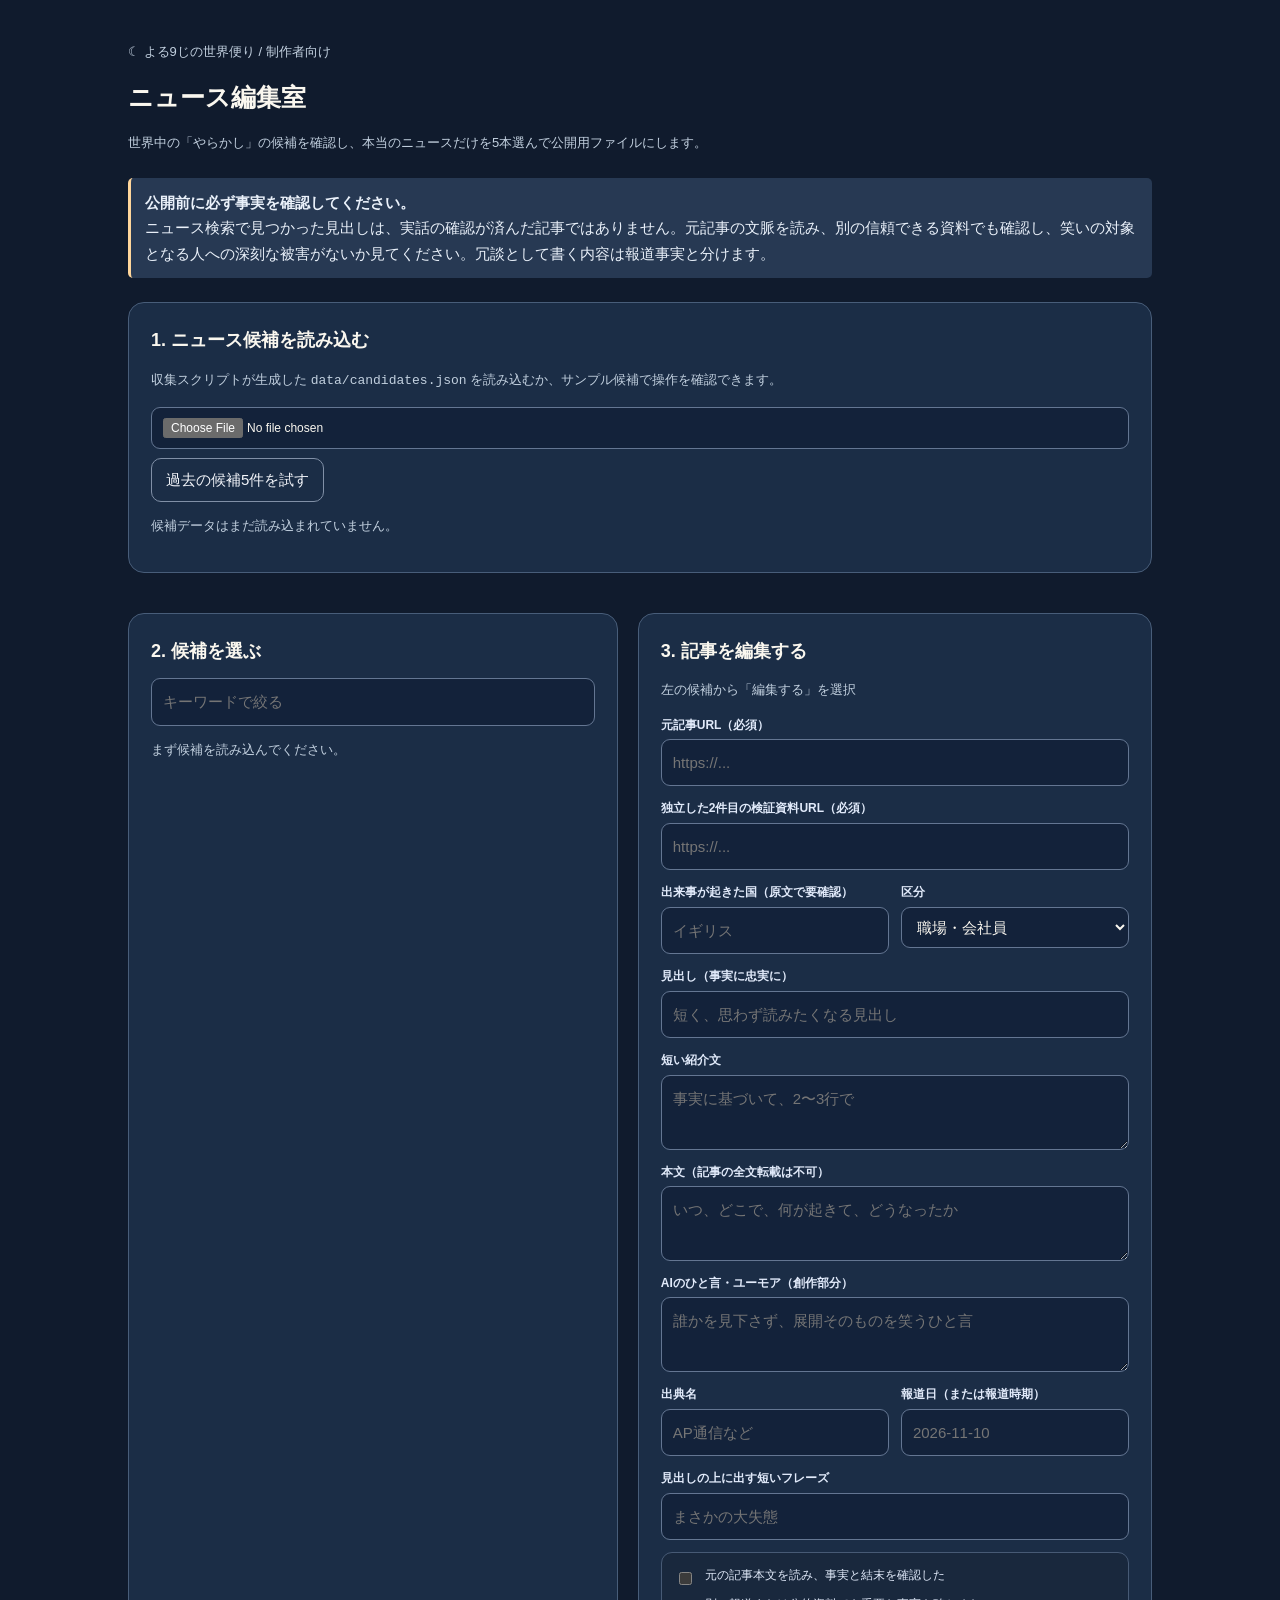
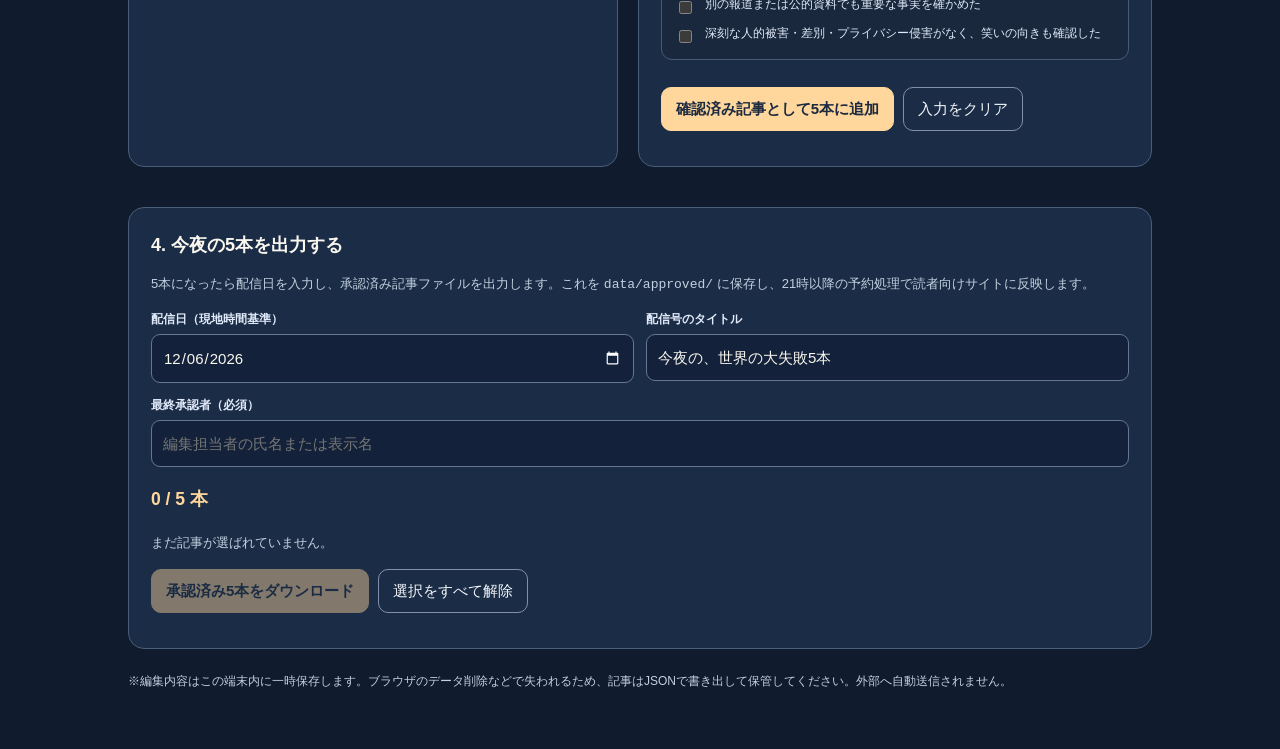
==== editor.html @ 8156e416 "Add local-only editor with independent source checks and explicit approval" ====
<!doctype html>
<html lang="ja"><head><meta charset="utf-8"><meta name="viewport" content="width=device-width,initial-scale=1"><title>編集室｜よる9じの世界便り</title><style>
:root{color-scheme:dark;--bg:#101b2d;--surface:#1b2d46;--border:#485d79;--text:#faf7ef;--gold:#ffd69b;--sub:#c2d0df}
*{box-sizing:border-box}body{margin:0;background:var(--bg);color:var(--text);font:15px/1.7 -apple-system,BlinkMacSystemFont,'Hiragino Kaku Gothic ProN','Yu Gothic',Meiryo,sans-serif}a{color:#bce8d7}.wrap{max-width:1060px;margin:auto;padding:28px 18px 48px}h1{font-size:25px;margin:4px 0}h2{font-size:18px;margin:0 0 12px}.muted{color:var(--sub);font-size:13px}.warn{border-left:3px solid var(--gold);padding:12px 14px;background:#273953;color:#eaf1fa;margin:24px 0;border-radius:5px}.panel{background:var(--surface);border:1px solid var(--border);border-radius:16px;padding:22px;margin:20px 0}.columns{display:grid;grid-template-columns:1fr 1.05fr;gap:20px}.candidate{border-top:1px solid #526682;padding:13px 0}.candidate b{display:block;font-size:14px;line-height:1.6}.candidate div{font-size:12px;color:var(--sub);overflow-wrap:anywhere}.candidate button{margin-top:9px}.candidate a{display:inline-block;overflow-wrap:anywhere;font-size:12px}.btn,button{font:inherit;cursor:pointer;border:1px solid #8190a7;background:transparent;color:#f4f6fb;padding:8px 14px;border-radius:10px}.btn-primary{background:var(--gold);color:#1b2a40;border-color:var(--gold);font-weight:800}.btn:disabled,button:disabled{cursor:default;opacity:.45}.secondary{font-size:12px}.forms{display:grid;grid-template-columns:1fr 1fr;gap:12px}.field{display:flex;flex-direction:column;gap:4px}.wide{grid-column:1/-1}label{color:#e1eafa;font-size:12px;font-weight:700}input,textarea,select{font:inherit;color:var(--text);background:#13223a;border:1px solid #647692;border-radius:9px;padding:10px 11px;width:100%}textarea{min-height:75px;resize:vertical}input[type=file]{font-size:12px}.checks{background:#19283d;padding:13px;border:1px solid #475a75;border-radius:11px;display:grid;gap:7px}.check{display:flex;align-items:start;gap:10px;font-weight:400;line-height:1.6}.check input{width:auto;margin-top:6px;accent-color:var(--gold)}.buttons{display:flex;flex-wrap:wrap;gap:9px;margin-top:15px}.selected{border-top:1px solid #536782;padding:10px 0;display:flex;align-items:center;justify-content:space-between;gap:12px}.selected span{font-size:13px}.success{color:#bfe6d2}.counter{color:var(--gold);font-weight:800}.hidden{display:none!important}.foot{font-size:12px;color:var(--sub);margin-top:22px}@media(max-width:760px){.columns{grid-template-columns:1fr}.forms{grid-template-columns:1fr}.panel{padding:16px}.wrap{padding:15px 13px}}
</style></head><body><div class="wrap"><p class="muted">☾ よる9じの世界便り / 制作者向け</p><h1>ニュース編集室</h1><p class="muted">世界中の「やらかし」の候補を確認し、本当のニュースだけを5本選んで公開用ファイルにします。</p>
<div class="warn"><strong>公開前に必ず事実を確認してください。</strong><br>ニュース検索で見つかった見出しは、実話の確認が済んだ記事ではありません。元記事の文脈を読み、別の信頼できる資料でも確認し、笑いの対象となる人への深刻な被害がないか見てください。冗談として書く内容は報道事実と分けます。</div>
<div class="panel"><h2>1. ニュース候補を読み込む</h2><p class="muted">収集スクリプトが生成した <code>data/candidates.json</code> を読み込むか、サンプル候補で操作を確認できます。</p><div class="buttons"><input id="candidateFile" type="file" accept=".json,application/json" aria-label="候補JSONを選ぶ"><button id="sample" type="button">過去の候補5件を試す</button></div><p id="importState" class="muted" role="status">候補データはまだ読み込まれていません。</p></div>
<div class="columns"><div class="panel"><h2>2. 候補を選ぶ</h2><input id="search" placeholder="キーワードで絞る" aria-label="候補を絞る"><div id="candidates" style="margin-top:12px"><p class="muted">まず候補を読み込んでください。</p></div></div><div class="panel"><h2>3. 記事を編集する</h2><p id="active" class="muted">左の候補から「編集する」を選択</p><form id="form" class="forms"><div class="field wide"><label for="link">元記事URL（必須）</label><input id="link" type="url" required placeholder="https://..."></div><div class="field wide"><label for="verificationLink">独立した2件目の検証資料URL（必須）</label><input id="verificationLink" type="url" required placeholder="https://..."></div><div class="field"><label for="country">出来事が起きた国（原文で要確認）</label><input id="country" required placeholder="イギリス"></div><div class="field"><label for="category">区分</label><select id="category"><option value="work">職場・会社員</option><option value="person">個人</option><option value="company">企業・組織</option></select></div><div class="field wide"><label for="title">見出し（事実に忠実に）</label><input id="title" required placeholder="短く、思わず読みたくなる見出し"></div><div class="field wide"><label for="summary">短い紹介文</label><textarea id="summary" required placeholder="事実に基づいて、2〜3行で"></textarea></div><div class="field wide"><label for="detail">本文（記事の全文転載は不可）</label><textarea id="detail" required placeholder="いつ、どこで、何が起きて、どうなったか"></textarea></div><div class="field wide"><label for="quip">AIのひと言・ユーモア（創作部分）</label><textarea id="quip" required placeholder="誰かを見下さず、展開そのものを笑うひと言"></textarea></div><div class="field"><label for="sourceName">出典名</label><input id="sourceName" required placeholder="AP通信など"></div><div class="field"><label for="reported">報道日（または報道時期）</label><input id="reported" required placeholder="2026-11-10"></div><div class="field wide"><label for="label">見出しの上に出す短いフレーズ</label><input id="label" placeholder="まさかの大失態"></div><div class="checks wide"><label class="check"><input type="checkbox" id="original">元の記事本文を読み、事実と結末を確認した</label><label class="check"><input type="checkbox" id="independent">別の報道または公的資料でも重要な事実を確かめた</label><label class="check"><input type="checkbox" id="safety">深刻な人的被害・差別・プライバシー侵害がなく、笑いの向きも確認した</label></div><div class="wide buttons"><button type="submit" class="btn-primary">確認済み記事として5本に追加</button><button id="clear" type="button">入力をクリア</button></div></form><p id="formMessage" class="muted" role="status"></p></div></div>
<div class="panel"><h2>4. 今夜の5本を出力する</h2><p class="muted">5本になったら配信日を入力し、承認済み記事ファイルを出力します。これを <code>data/approved/</code> に保存し、21時以降の予約処理で読者向けサイトに反映します。</p><div class="forms"><div class="field"><label for="editionDate">配信日（現地時間基準）</label><input type="date" id="editionDate" required></div><div class="field"><label for="editionName">配信号のタイトル</label><input id="editionName" value="今夜の、世界の大失敗5本"></div><div class="field wide"><label for="reviewer">最終承認者（必須）</label><input id="reviewer" required placeholder="編集担当者の氏名または表示名"></div></div><h3 class="counter" id="count">0 / 5 本</h3><div id="selected"></div><div class="buttons"><button id="export" type="button" class="btn-primary" disabled>承認済み5本をダウンロード</button><button id="clearAll" type="button">選択をすべて解除</button></div><p id="exportMessage" role="status" class="muted"></p></div><p class="foot">※編集内容はこの端末内に一時保存します。ブラウザのデータ削除などで失われるため、記事はJSONで書き出して保管してください。外部へ自動送信されません。</p></div>
<script id="embedded-sample" type="application/json">{"generatedAt":"sample","provider":"v3 archive","candidates":[{"id":"flight-wrong-country","title":"ドイツ行きの飛行機、到着したのはスコットランド。","url":"https://www.abc.net.au/news/2019-03-26/british-airways-plane-edinburgh-scotland-dusseldorf-germany/10938796","domain":"ABC News","seendate":"2019.03.26","sourcecountry":"イギリス","language":"Japanese (edited)","status":"要確認"},{"id":"lollipops-70000","title":"8歳の少年が「友達への景品」を注文。届いたキャンディー、約7万個。","url":"https://ny1.com/nyc/all-boroughs/ap-top-news/2025/05/06/kentucky-boy-uses-mothers-phone-to-order-70k-dum-dum-suckers-to-share-with-his-friends","domain":"AP通信 / Spectrum News","seendate":"2025.05.07","sourcecountry":"アメリカ","language":"Japanese (edited)","status":"要確認"},{"id":"spain-trains-too-big","title":"新しい列車を31編成発注。ところがトンネルの寸法に合わない。","url":"https://apnews.com/article/a4d3e2fc2eb80af8561215eba931105b","domain":"AP通信","seendate":"2023.02.20","sourcecountry":"スペイン","language":"Japanese (edited)","status":"要確認"},{"id":"welsh-out-of-office","title":"道路標識の翻訳を依頼したら、「ただいま外出中」をそのまま印刷。","url":"https://www.theguardian.com/theguardian/2008/nov/01/5","domain":"The Guardian","seendate":"2008.11.01","sourcecountry":"イギリス・ウェールズ","language":"Japanese (edited)","status":"要確認"},{"id":"reporter-worker","title":"BBC記者、生中継中に「すみません、店員さん？」と間違われる。","url":"https://www.standard.co.uk/news/uk/bbc-presenter-ben-boulos-mistaken-worker-factory-tv-live-report-inflation-uk-b1128250.html","domain":"Evening Standard","seendate":"2023.12.20","sourcecountry":"イギリス","language":"Japanese (edited)","status":"要確認"}]}</script>
<script>
'use strict';const $=id=>document.getElementById(id), sample=JSON.parse($('embedded-sample').textContent);
const fields=['link','verificationLink','country','title','summary','detail','quip','sourceName','reported','label','category'];
let candidates=[],selected=[],activeId=null;
try{const raw=JSON.parse(localStorage.getItem('yoru9:v7:editor')||'[]');if(Array.isArray(raw))selected=raw.slice(0,5)}catch(_){}
const escapeHtml=s=>String(s??'').replace(/[&<>"']/g,c=>({'&':'&amp;','<':'&lt;','>':'&gt;','"':'&quot;',"'":'&#39;',"'":'&#39;'}[c]));
function safeLink(url){try{const p=new URL(url);return p.protocol==='https:'?p.href:'#'}catch(_){return '#'}}
function save(){try{localStorage.setItem('yoru9:v7:editor',JSON.stringify(selected))}catch(_){}}
function today(){return new Date().toLocaleDateString('sv-SE',{timeZone:'Asia/Tokyo'})}$('editionDate').value=today();
function loadCandidateList(data){if(!data||!Array.isArray(data.candidates))throw Error('candidates 配列がありません'); candidates=data.candidates.filter(c=>c&&c.title&&safeLink(c.url)!=='#').slice(0,200).map((c,i)=>({...c,id:'candidate-'+i}));$('importState').textContent=`${candidates.length}件の未確認候補を読み込みました。出典確認はこれからです。`;renderCandidates()}
$('sample').onclick=()=>loadCandidateList(sample);
$('candidateFile').onchange=async e=>{const file=e.target.files?.[0];if(!file)return;try{loadCandidateList(JSON.parse(await file.text()))}catch(err){$('importState').textContent=`読み込み失敗：${err.message}`}};
$('search').oninput=renderCandidates;
function renderCandidates(){const q=$('search').value.toLowerCase();const arr=candidates.filter(c=>(c.title+' '+c.domain+' '+c.sourcecountry).toLowerCase().includes(q));$('candidates').innerHTML=arr.length?arr.slice(0,80).map(c=>`<div class="candidate"><b>${escapeHtml(c.title)}</b><div>${escapeHtml(c.domain||'提供元未確定')} · 発信元：${escapeHtml(c.sourcecountry||'?')} · ${escapeHtml(c.seendate||'')}</div><a target="_blank" rel="noopener noreferrer" href="${escapeHtml(safeLink(c.url))}">元の記事を確認 ↗</a><br><button data-edit="${escapeHtml(c.id)}" type="button">編集する</button></div>`).join(''):'<p class="muted">該当する候補がありません。</p>'}
$('candidates').addEventListener('click',e=>{const b=e.target.closest('[data-edit]');if(!b)return;const c=candidates.find(x=>x.id===b.dataset.edit);if(!c)return;activeId=c.id; $('active').textContent=`候補：${c.title}`;fields.forEach(f=>$(f).value='');$('link').value=c.url;$('sourceName').value=c.domain||'';$('reported').value=c.seendate?.slice(0,10)||'';$('category').value='work';['original','independent','safety'].forEach(f=>$(f).checked=false);$('formMessage').textContent='元記事を開いてから、確認済みの事実だけを入力してください。';$('title').focus()});
$('clear').onclick=()=>{$('form').reset();activeId=null;$('active').textContent='候補を選択してください';$('formMessage').textContent='入力をクリアしました'};
$('form').onsubmit=e=>{e.preventDefault();const source=safeLink($('link').value.trim());if(source==='#'){ $('formMessage').textContent='有効な出典URLが必要です';return}const second=safeLink($('verificationLink').value.trim());if(second==='#'||second===source){$('formMessage').textContent='独立した2件目の検証URLを入力してください';return}if(!['original','independent','safety'].every(id=>$(id).checked)){ $('formMessage').textContent='公開前の3項目の確認が必要です';return}
if(selected.length>=5){$('formMessage').textContent='すでに5本です。先に記事を取り除いてください';return}if(selected.some(s=>s.sourceUrl===source)){$('formMessage').textContent='同じ出典URLの記事は追加できません';return}
const cat=$('category').value;const story={id:'edition-'+Date.now().toString(36)+'-'+Math.random().toString(36).slice(2,6),country:$('country').value.trim(),category:cat,categoryLabel:({work:'職場・会社員',person:'個人',company:'企業・組織'})[cat],label:$('label').value.trim()||'思わぬ大失敗',title:$('title').value.trim(),summary:$('summary').value.trim(),detail:$('detail').value.trim(),quip:$('quip').value.trim(),sourceName:$('sourceName').value.trim(),sourceUrl:source,reported:$('reported').value.trim(),flag:'🌍',verificationUrls:[source,second],editorVerified:true,humorSafe:true};
if([story.country,story.title,story.summary,story.detail,story.quip,story.sourceName,story.reported].some(x=>!x)){ $('formMessage').textContent='必須項目をすべて入力してください';return}selected.push(story);save();renderSelected();$('formMessage').textContent='記事を追加しました。残り'+(5-selected.length)+'本です';$('form').reset();activeId=null;$('active').textContent='次の候補を選択してください';};
function renderSelected(){$('count').textContent=`${selected.length} / 5 本`;$('selected').innerHTML=selected.map((s,i)=>`<div class="selected"><span>${i+1}. ${escapeHtml(s.title)}</span><button type="button" data-remove="${i}">削除</button></div>`).join('')||'<p class="muted">まだ記事が選ばれていません。</p>';$('export').disabled=selected.length!==5}
$('selected').addEventListener('click',e=>{const b=e.target.closest('[data-remove]');if(!b)return;selected.splice(Number(b.dataset.remove),1);save();renderSelected()});
$('clearAll').onclick=()=>{if(!confirm('選択した記事をすべて解除しますか？'))return;selected=[];save();renderSelected()};
$('export').onclick=()=>{const date=$('editionDate').value;const title=$('editionName').value.trim();if(!/^\d{4}-\d{2}-\d{2}$/.test(date)||!title||selected.length!==5||$('reviewer').value.trim().length<2){$('exportMessage').textContent='配信日・タイトル・記事5本を確認してください';return}if(!confirm('5本すべての事実確認と配慮が完了し、承認済み記事として書き出しますか？'))return;const payload={status:'approved',editionDate:date,title,stories:selected,editorApproved:true,factChecked:true,humorReviewed:true,approvedBy:$('reviewer').value.trim(),approvedAt:new Date().toISOString(),credits:'Source discovery: GDELT Project (https://www.gdeltproject.org/), original journalism credited per article.'};const blob=new Blob([JSON.stringify(payload,null,2)+'\n'],{type:'application/json'});const url=URL.createObjectURL(blob);const a=document.createElement('a');a.href=url;a.download=date+'.json';a.click();setTimeout(()=>URL.revokeObjectURL(url),1000);$('exportMessage').textContent=date+'.json を書き出しました。公開には data/approved/ に配置してサイトのビルド／公開が必要です。'};
renderSelected();
</script></body></html>
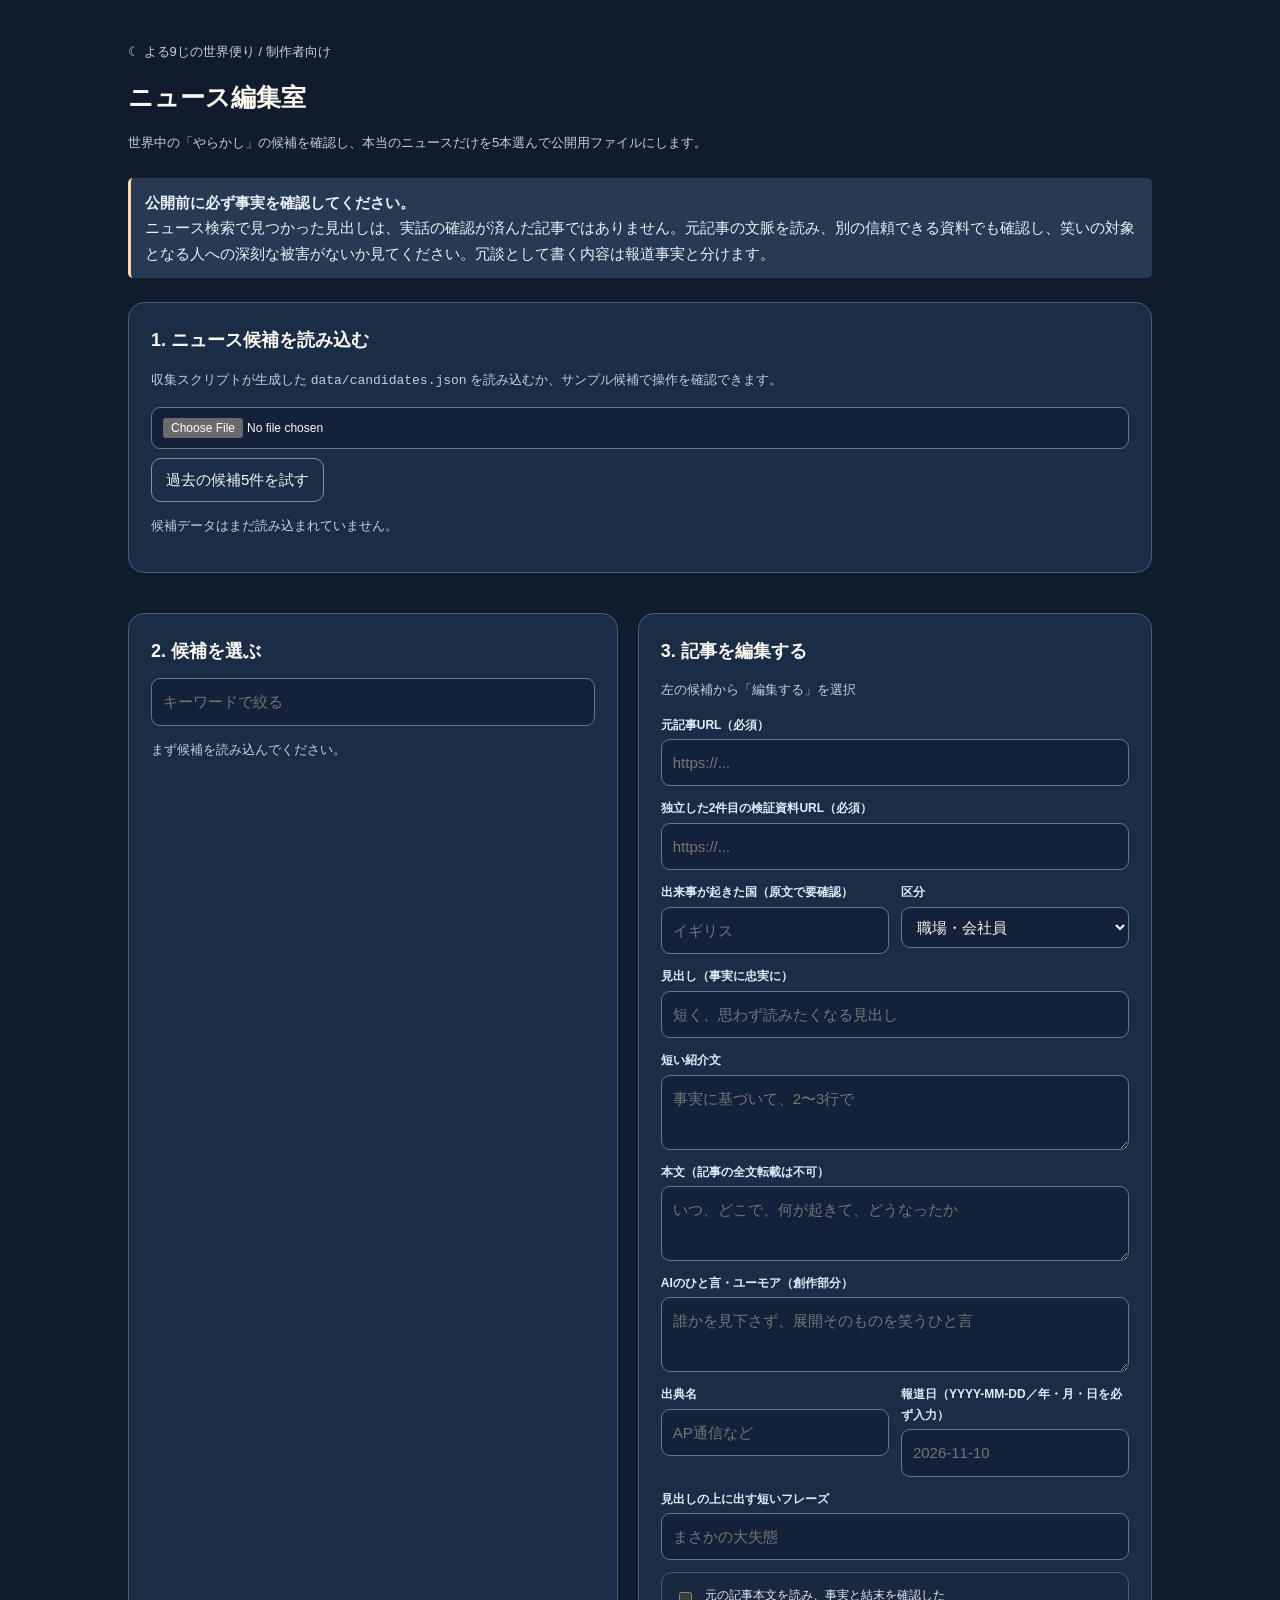
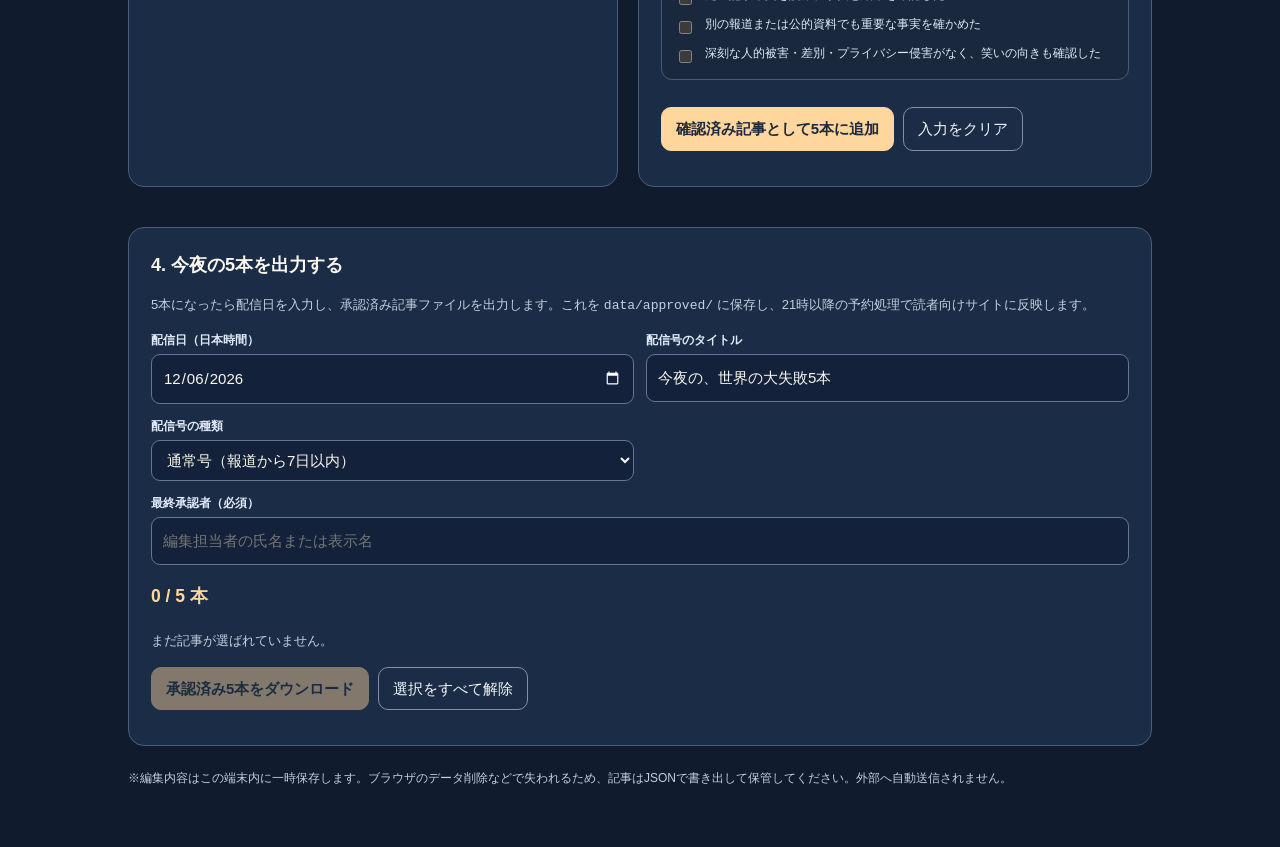
==== commit eca54e12: "Make editor enforce reporting freshness and explicit historical special classification" ====
--- a/editor.html
+++ b/editor.html
@@ -5,8 +5,8 @@
 </style></head><body><div class="wrap"><p class="muted">☾ よる9じの世界便り / 制作者向け</p><h1>ニュース編集室</h1><p class="muted">世界中の「やらかし」の候補を確認し、本当のニュースだけを5本選んで公開用ファイルにします。</p>
 <div class="warn"><strong>公開前に必ず事実を確認してください。</strong><br>ニュース検索で見つかった見出しは、実話の確認が済んだ記事ではありません。元記事の文脈を読み、別の信頼できる資料でも確認し、笑いの対象となる人への深刻な被害がないか見てください。冗談として書く内容は報道事実と分けます。</div>
 <div class="panel"><h2>1. ニュース候補を読み込む</h2><p class="muted">収集スクリプトが生成した <code>data/candidates.json</code> を読み込むか、サンプル候補で操作を確認できます。</p><div class="buttons"><input id="candidateFile" type="file" accept=".json,application/json" aria-label="候補JSONを選ぶ"><button id="sample" type="button">過去の候補5件を試す</button></div><p id="importState" class="muted" role="status">候補データはまだ読み込まれていません。</p></div>
-<div class="columns"><div class="panel"><h2>2. 候補を選ぶ</h2><input id="search" placeholder="キーワードで絞る" aria-label="候補を絞る"><div id="candidates" style="margin-top:12px"><p class="muted">まず候補を読み込んでください。</p></div></div><div class="panel"><h2>3. 記事を編集する</h2><p id="active" class="muted">左の候補から「編集する」を選択</p><form id="form" class="forms"><div class="field wide"><label for="link">元記事URL（必須）</label><input id="link" type="url" required placeholder="https://..."></div><div class="field wide"><label for="verificationLink">独立した2件目の検証資料URL（必須）</label><input id="verificationLink" type="url" required placeholder="https://..."></div><div class="field"><label for="country">出来事が起きた国（原文で要確認）</label><input id="country" required placeholder="イギリス"></div><div class="field"><label for="category">区分</label><select id="category"><option value="work">職場・会社員</option><option value="person">個人</option><option value="company">企業・組織</option></select></div><div class="field wide"><label for="title">見出し（事実に忠実に）</label><input id="title" required placeholder="短く、思わず読みたくなる見出し"></div><div class="field wide"><label for="summary">短い紹介文</label><textarea id="summary" required placeholder="事実に基づいて、2〜3行で"></textarea></div><div class="field wide"><label for="detail">本文（記事の全文転載は不可）</label><textarea id="detail" required placeholder="いつ、どこで、何が起きて、どうなったか"></textarea></div><div class="field wide"><label for="quip">AIのひと言・ユーモア（創作部分）</label><textarea id="quip" required placeholder="誰かを見下さず、展開そのものを笑うひと言"></textarea></div><div class="field"><label for="sourceName">出典名</label><input id="sourceName" required placeholder="AP通信など"></div><div class="field"><label for="reported">報道日（または報道時期）</label><input id="reported" required placeholder="2026-11-10"></div><div class="field wide"><label for="label">見出しの上に出す短いフレーズ</label><input id="label" placeholder="まさかの大失態"></div><div class="checks wide"><label class="check"><input type="checkbox" id="original">元の記事本文を読み、事実と結末を確認した</label><label class="check"><input type="checkbox" id="independent">別の報道または公的資料でも重要な事実を確かめた</label><label class="check"><input type="checkbox" id="safety">深刻な人的被害・差別・プライバシー侵害がなく、笑いの向きも確認した</label></div><div class="wide buttons"><button type="submit" class="btn-primary">確認済み記事として5本に追加</button><button id="clear" type="button">入力をクリア</button></div></form><p id="formMessage" class="muted" role="status"></p></div></div>
-<div class="panel"><h2>4. 今夜の5本を出力する</h2><p class="muted">5本になったら配信日を入力し、承認済み記事ファイルを出力します。これを <code>data/approved/</code> に保存し、21時以降の予約処理で読者向けサイトに反映します。</p><div class="forms"><div class="field"><label for="editionDate">配信日（現地時間基準）</label><input type="date" id="editionDate" required></div><div class="field"><label for="editionName">配信号のタイトル</label><input id="editionName" value="今夜の、世界の大失敗5本"></div><div class="field wide"><label for="reviewer">最終承認者（必須）</label><input id="reviewer" required placeholder="編集担当者の氏名または表示名"></div></div><h3 class="counter" id="count">0 / 5 本</h3><div id="selected"></div><div class="buttons"><button id="export" type="button" class="btn-primary" disabled>承認済み5本をダウンロード</button><button id="clearAll" type="button">選択をすべて解除</button></div><p id="exportMessage" role="status" class="muted"></p></div><p class="foot">※編集内容はこの端末内に一時保存します。ブラウザのデータ削除などで失われるため、記事はJSONで書き出して保管してください。外部へ自動送信されません。</p></div>
+<div class="columns"><div class="panel"><h2>2. 候補を選ぶ</h2><input id="search" placeholder="キーワードで絞る" aria-label="候補を絞る"><div id="candidates" style="margin-top:12px"><p class="muted">まず候補を読み込んでください。</p></div></div><div class="panel"><h2>3. 記事を編集する</h2><p id="active" class="muted">左の候補から「編集する」を選択</p><form id="form" class="forms"><div class="field wide"><label for="link">元記事URL（必須）</label><input id="link" type="url" required placeholder="https://..."></div><div class="field wide"><label for="verificationLink">独立した2件目の検証資料URL（必須）</label><input id="verificationLink" type="url" required placeholder="https://..."></div><div class="field"><label for="country">出来事が起きた国（原文で要確認）</label><input id="country" required placeholder="イギリス"></div><div class="field"><label for="category">区分</label><select id="category"><option value="work">職場・会社員</option><option value="person">個人</option><option value="company">企業・組織</option></select></div><div class="field wide"><label for="title">見出し（事実に忠実に）</label><input id="title" required placeholder="短く、思わず読みたくなる見出し"></div><div class="field wide"><label for="summary">短い紹介文</label><textarea id="summary" required placeholder="事実に基づいて、2〜3行で"></textarea></div><div class="field wide"><label for="detail">本文（記事の全文転載は不可）</label><textarea id="detail" required placeholder="いつ、どこで、何が起きて、どうなったか"></textarea></div><div class="field wide"><label for="quip">AIのひと言・ユーモア（創作部分）</label><textarea id="quip" required placeholder="誰かを見下さず、展開そのものを笑うひと言"></textarea></div><div class="field"><label for="sourceName">出典名</label><input id="sourceName" required placeholder="AP通信など"></div><div class="field"><label for="reported">報道日（YYYY-MM-DD／年・月・日を必ず入力）</label><input id="reported" required placeholder="2026-11-10"></div><div class="field wide"><label for="label">見出しの上に出す短いフレーズ</label><input id="label" placeholder="まさかの大失態"></div><div class="checks wide"><label class="check"><input type="checkbox" id="original">元の記事本文を読み、事実と結末を確認した</label><label class="check"><input type="checkbox" id="independent">別の報道または公的資料でも重要な事実を確かめた</label><label class="check"><input type="checkbox" id="safety">深刻な人的被害・差別・プライバシー侵害がなく、笑いの向きも確認した</label></div><div class="wide buttons"><button type="submit" class="btn-primary">確認済み記事として5本に追加</button><button id="clear" type="button">入力をクリア</button></div></form><p id="formMessage" class="muted" role="status"></p></div></div>
+<div class="panel"><h2>4. 今夜の5本を出力する</h2><p class="muted">5本になったら配信日を入力し、承認済み記事ファイルを出力します。これを <code>data/approved/</code> に保存し、21時以降の予約処理で読者向けサイトに反映します。</p><div class="forms"><div class="field"><label for="editionDate">配信日（日本時間）</label><input type="date" id="editionDate" required></div><div class="field"><label for="editionName">配信号のタイトル</label><input id="editionName" value="今夜の、世界の大失敗5本"></div><div class="field"><label for="editionType">配信号の種類</label><select id="editionType"><option value="regular">通常号（報道から7日以内）</option><option value="special">特集号（過去の話題も掲載）</option></select></div><div class="field wide" id="specialReasonField" style="display:none"><label for="specialReason">特集号の説明（必須・15文字以上）</label><textarea id="specialReason" placeholder="過去のニュースを集めた理由、報道期間などを記入してください"></textarea></div><div class="field wide"><label for="reviewer">最終承認者（必須）</label><input id="reviewer" required placeholder="編集担当者の氏名または表示名"></div></div><h3 class="counter" id="count">0 / 5 本</h3><div id="selected"></div><div class="buttons"><button id="export" type="button" class="btn-primary" disabled>承認済み5本をダウンロード</button><button id="clearAll" type="button">選択をすべて解除</button></div><p id="exportMessage" role="status" class="muted"></p></div><p class="foot">※編集内容はこの端末内に一時保存します。ブラウザのデータ削除などで失われるため、記事はJSONで書き出して保管してください。外部へ自動送信されません。</p></div>
 <script id="embedded-sample" type="application/json">{"generatedAt":"sample","provider":"v3 archive","candidates":[{"id":"flight-wrong-country","title":"ドイツ行きの飛行機、到着したのはスコットランド。","url":"https://www.abc.net.au/news/2019-03-26/british-airways-plane-edinburgh-scotland-dusseldorf-germany/10938796","domain":"ABC News","seendate":"2019.03.26","sourcecountry":"イギリス","language":"Japanese (edited)","status":"要確認"},{"id":"lollipops-70000","title":"8歳の少年が「友達への景品」を注文。届いたキャンディー、約7万個。","url":"https://ny1.com/nyc/all-boroughs/ap-top-news/2025/05/06/kentucky-boy-uses-mothers-phone-to-order-70k-dum-dum-suckers-to-share-with-his-friends","domain":"AP通信 / Spectrum News","seendate":"2025.05.07","sourcecountry":"アメリカ","language":"Japanese (edited)","status":"要確認"},{"id":"spain-trains-too-big","title":"新しい列車を31編成発注。ところがトンネルの寸法に合わない。","url":"https://apnews.com/article/a4d3e2fc2eb80af8561215eba931105b","domain":"AP通信","seendate":"2023.02.20","sourcecountry":"スペイン","language":"Japanese (edited)","status":"要確認"},{"id":"welsh-out-of-office","title":"道路標識の翻訳を依頼したら、「ただいま外出中」をそのまま印刷。","url":"https://www.theguardian.com/theguardian/2008/nov/01/5","domain":"The Guardian","seendate":"2008.11.01","sourcecountry":"イギリス・ウェールズ","language":"Japanese (edited)","status":"要確認"},{"id":"reporter-worker","title":"BBC記者、生中継中に「すみません、店員さん？」と間違われる。","url":"https://www.standard.co.uk/news/uk/bbc-presenter-ben-boulos-mistaken-worker-factory-tv-live-report-inflation-uk-b1128250.html","domain":"Evening Standard","seendate":"2023.12.20","sourcecountry":"イギリス","language":"Japanese (edited)","status":"要確認"}]}</script>
 <script>
 'use strict';const $=id=>document.getElementById(id), sample=JSON.parse($('embedded-sample').textContent);
@@ -31,6 +31,50 @@
 function renderSelected(){$('count').textContent=`${selected.length} / 5 本`;$('selected').innerHTML=selected.map((s,i)=>`<div class="selected"><span>${i+1}. ${escapeHtml(s.title)}</span><button type="button" data-remove="${i}">削除</button></div>`).join('')||'<p class="muted">まだ記事が選ばれていません。</p>';$('export').disabled=selected.length!==5}
 $('selected').addEventListener('click',e=>{const b=e.target.closest('[data-remove]');if(!b)return;selected.splice(Number(b.dataset.remove),1);save();renderSelected()});
 $('clearAll').onclick=()=>{if(!confirm('選択した記事をすべて解除しますか？'))return;selected=[];save();renderSelected()};
-$('export').onclick=()=>{const date=$('editionDate').value;const title=$('editionName').value.trim();if(!/^\d{4}-\d{2}-\d{2}$/.test(date)||!title||selected.length!==5||$('reviewer').value.trim().length<2){$('exportMessage').textContent='配信日・タイトル・記事5本を確認してください';return}if(!confirm('5本すべての事実確認と配慮が完了し、承認済み記事として書き出しますか？'))return;const payload={status:'approved',editionDate:date,title,stories:selected,editorApproved:true,factChecked:true,humorReviewed:true,approvedBy:$('reviewer').value.trim(),approvedAt:new Date().toISOString(),credits:'Source discovery: GDELT Project (https://www.gdeltproject.org/), original journalism credited per article.'};const blob=new Blob([JSON.stringify(payload,null,2)+'\n'],{type:'application/json'});const url=URL.createObjectURL(blob);const a=document.createElement('a');a.href=url;a.download=date+'.json';a.click();setTimeout(()=>URL.revokeObjectURL(url),1000);$('exportMessage').textContent=date+'.json を書き出しました。公開には data/approved/ に配置してサイトのビルド／公開が必要です。'};
+$('editionType').onchange=()=>{$('specialReasonField').style.display=$('editionType').value==='special'?'block':'none'};
+$('export').onclick=()=>{
+ const date=$('editionDate').value;
+ const title=$('editionName').value.trim();
+ const reviewer=$('reviewer').value.trim();
+ const kind=$('editionType').value;
+ const reason=$('specialReason').value.trim();
+ const message=$('exportMessage');
+ if(!/^\\d{4}-\\d{2}-\\d{2}$/.test(date)||!title||selected.length!==5||reviewer.length<2){
+  message.textContent='配信日、タイトル、承認者、記事5本を確認してください。';return;
+ }
+ if(kind==='special'&&(!title.includes('特集')||reason.length<15)){
+  message.textContent='特集号はタイトルに「特集」を含め、15文字以上で特集の理由を説明してください。';return;
+ }
+ for(let i=0;i<selected.length;i++){
+  const s=selected[i];
+  const reported=String(s.reported||'').replaceAll('.','-');
+  if(!/^\\d{4}-\\d{2}-\\d{2}$/.test(reported)){
+   message.textContent=(i+1)+'本目の報道日を YYYY-MM-DD 形式で入力してください。';return;
+  }
+  const issueDay=new Date(date+'T12:00:00+09:00');
+  const reportedDay=new Date(reported+'T12:00:00+09:00');
+  const age=Math.round((issueDay-reportedDay)/86400000);
+  if(!Number.isFinite(age)||age<0){
+   message.textContent=(i+1)+'本目の報道日が配信日より未来、または日付が不正です。';return;
+  }
+  if(kind==='regular'&&age>7){
+   message.textContent=(i+1)+'本目は報道から'+age+'日経過しています。通常号ではなく特集号にするか、新しい記事に差し替えてください。';return;
+  }
+  s.reported=reported;
+ }
+ if(!confirm('5本すべての事実確認と配慮が完了しましたか？ 配信日と報道日、特集号の区別も確認したうえで承認済みJSONを書き出します。'))return;
+ const payload={
+  status:'approved',editionDate:date,title,editionType:kind,
+  ...(kind==='special'?{specialReason:reason}:{}),
+  stories:selected,editorApproved:true,factChecked:true,humorReviewed:true,
+  approvedBy:reviewer,approvedAt:new Date().toISOString(),
+  credits:'Original reporting is credited in each article. AI one-liners are fictional humor.'
+ };
+ const blob=new Blob([JSON.stringify(payload,null,2)+'\\n'],{type:'application/json'});
+ const url=URL.createObjectURL(blob);
+ const a=document.createElement('a');a.href=url;a.download=date+'.json';a.click();
+ setTimeout(()=>URL.revokeObjectURL(url),1000);
+ message.textContent=date+'.json を書き出しました。data/approved/ に登録すると予約公開処理が確認します。';
+};
 renderSelected();
 </script></body></html>
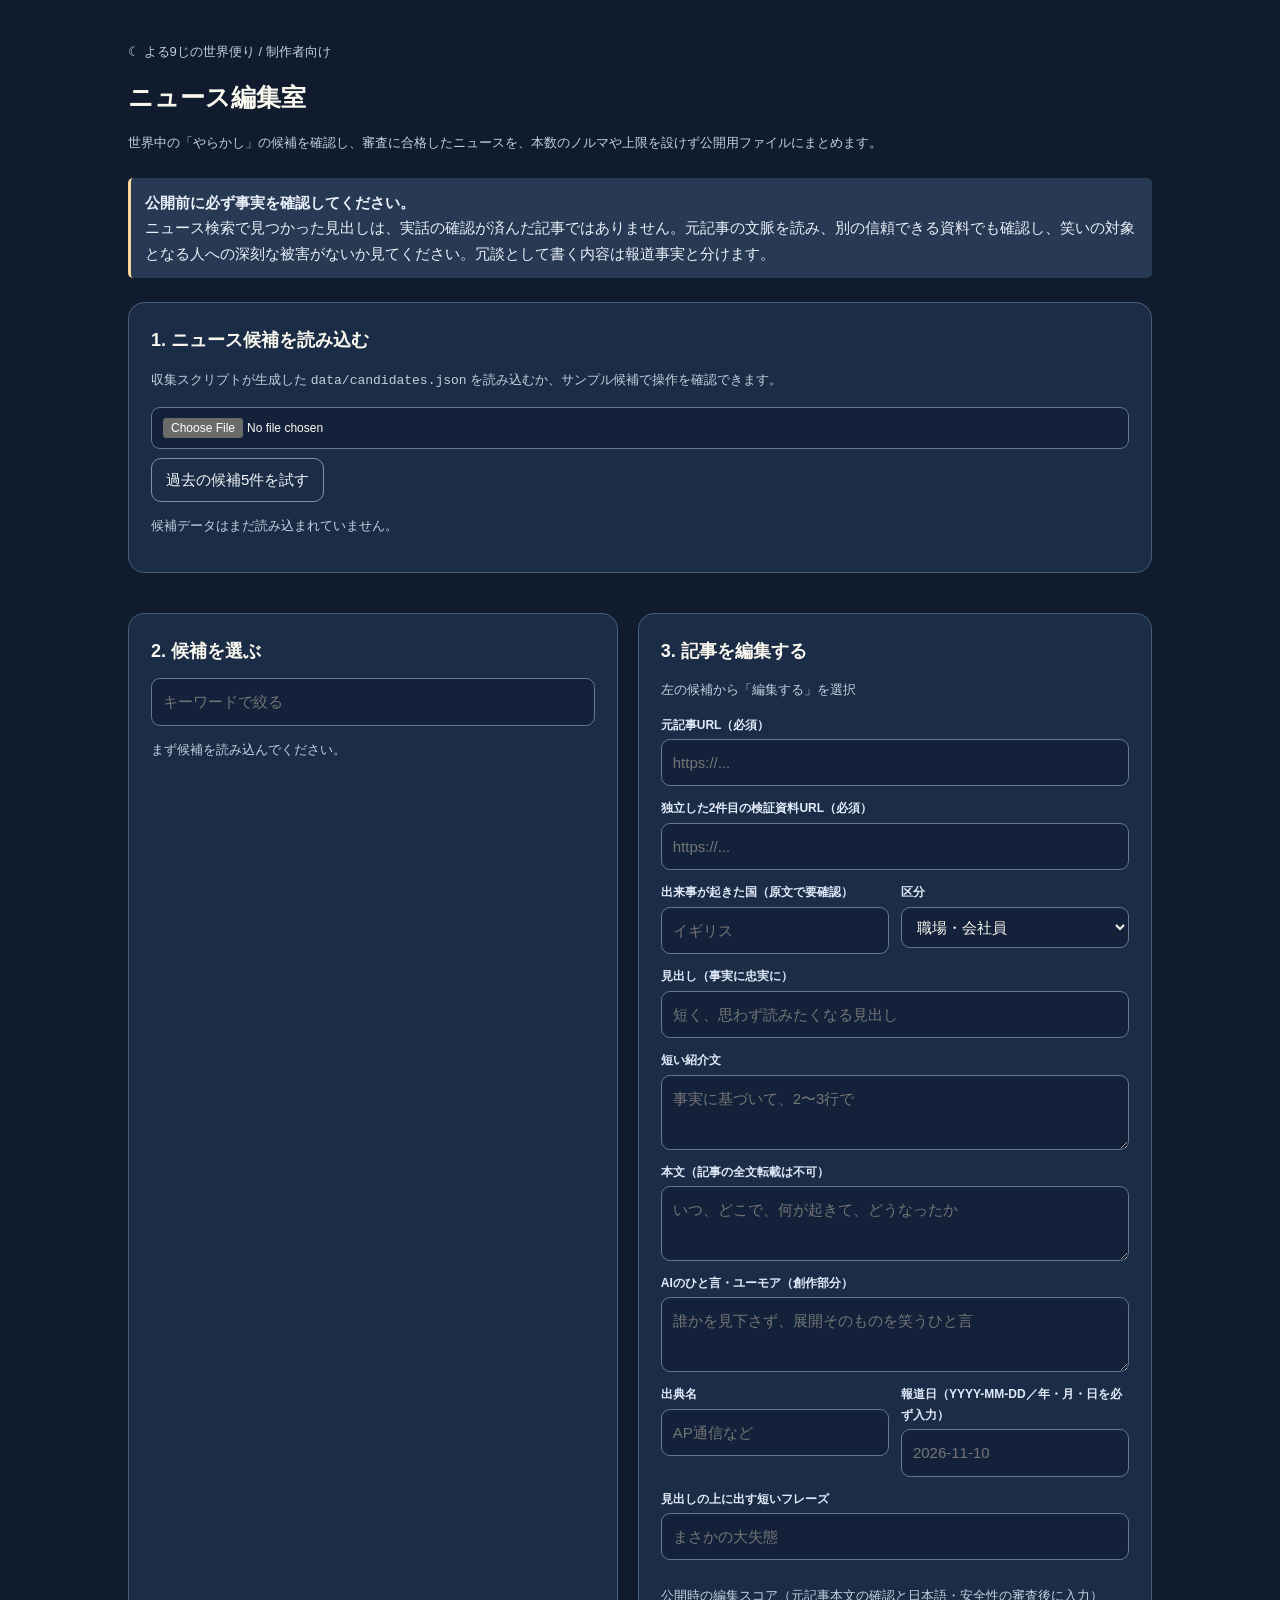
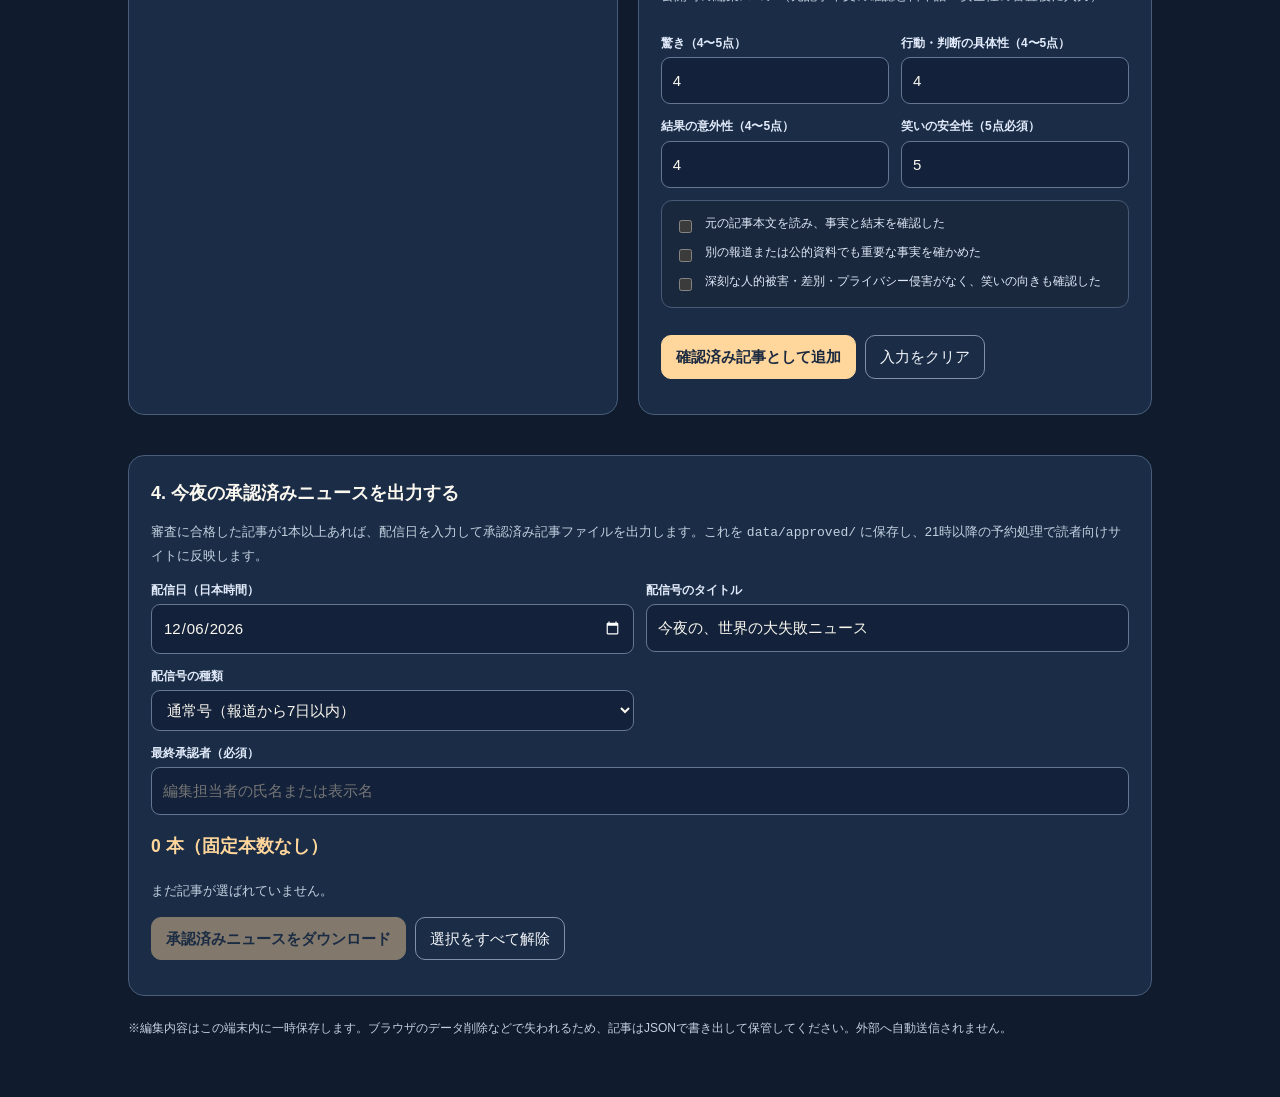
==== commit 5e49af44: "editor: remove five-story manual export cap and require modern four-factor editorial scores" ====
--- a/editor.html
+++ b/editor.html
@@ -2,17 +2,17 @@
 <html lang="ja"><head><meta charset="utf-8"><meta name="viewport" content="width=device-width,initial-scale=1"><title>編集室｜よる9じの世界便り</title><style>
 :root{color-scheme:dark;--bg:#101b2d;--surface:#1b2d46;--border:#485d79;--text:#faf7ef;--gold:#ffd69b;--sub:#c2d0df}
 *{box-sizing:border-box}body{margin:0;background:var(--bg);color:var(--text);font:15px/1.7 -apple-system,BlinkMacSystemFont,'Hiragino Kaku Gothic ProN','Yu Gothic',Meiryo,sans-serif}a{color:#bce8d7}.wrap{max-width:1060px;margin:auto;padding:28px 18px 48px}h1{font-size:25px;margin:4px 0}h2{font-size:18px;margin:0 0 12px}.muted{color:var(--sub);font-size:13px}.warn{border-left:3px solid var(--gold);padding:12px 14px;background:#273953;color:#eaf1fa;margin:24px 0;border-radius:5px}.panel{background:var(--surface);border:1px solid var(--border);border-radius:16px;padding:22px;margin:20px 0}.columns{display:grid;grid-template-columns:1fr 1.05fr;gap:20px}.candidate{border-top:1px solid #526682;padding:13px 0}.candidate b{display:block;font-size:14px;line-height:1.6}.candidate div{font-size:12px;color:var(--sub);overflow-wrap:anywhere}.candidate button{margin-top:9px}.candidate a{display:inline-block;overflow-wrap:anywhere;font-size:12px}.btn,button{font:inherit;cursor:pointer;border:1px solid #8190a7;background:transparent;color:#f4f6fb;padding:8px 14px;border-radius:10px}.btn-primary{background:var(--gold);color:#1b2a40;border-color:var(--gold);font-weight:800}.btn:disabled,button:disabled{cursor:default;opacity:.45}.secondary{font-size:12px}.forms{display:grid;grid-template-columns:1fr 1fr;gap:12px}.field{display:flex;flex-direction:column;gap:4px}.wide{grid-column:1/-1}label{color:#e1eafa;font-size:12px;font-weight:700}input,textarea,select{font:inherit;color:var(--text);background:#13223a;border:1px solid #647692;border-radius:9px;padding:10px 11px;width:100%}textarea{min-height:75px;resize:vertical}input[type=file]{font-size:12px}.checks{background:#19283d;padding:13px;border:1px solid #475a75;border-radius:11px;display:grid;gap:7px}.check{display:flex;align-items:start;gap:10px;font-weight:400;line-height:1.6}.check input{width:auto;margin-top:6px;accent-color:var(--gold)}.buttons{display:flex;flex-wrap:wrap;gap:9px;margin-top:15px}.selected{border-top:1px solid #536782;padding:10px 0;display:flex;align-items:center;justify-content:space-between;gap:12px}.selected span{font-size:13px}.success{color:#bfe6d2}.counter{color:var(--gold);font-weight:800}.hidden{display:none!important}.foot{font-size:12px;color:var(--sub);margin-top:22px}@media(max-width:760px){.columns{grid-template-columns:1fr}.forms{grid-template-columns:1fr}.panel{padding:16px}.wrap{padding:15px 13px}}
-</style></head><body><div class="wrap"><p class="muted">☾ よる9じの世界便り / 制作者向け</p><h1>ニュース編集室</h1><p class="muted">世界中の「やらかし」の候補を確認し、本当のニュースだけを5本選んで公開用ファイルにします。</p>
+</style></head><body><div class="wrap"><p class="muted">☾ よる9じの世界便り / 制作者向け</p><h1>ニュース編集室</h1><p class="muted">世界中の「やらかし」の候補を確認し、審査に合格したニュースを、本数のノルマや上限を設けず公開用ファイルにまとめます。</p>
 <div class="warn"><strong>公開前に必ず事実を確認してください。</strong><br>ニュース検索で見つかった見出しは、実話の確認が済んだ記事ではありません。元記事の文脈を読み、別の信頼できる資料でも確認し、笑いの対象となる人への深刻な被害がないか見てください。冗談として書く内容は報道事実と分けます。</div>
 <div class="panel"><h2>1. ニュース候補を読み込む</h2><p class="muted">収集スクリプトが生成した <code>data/candidates.json</code> を読み込むか、サンプル候補で操作を確認できます。</p><div class="buttons"><input id="candidateFile" type="file" accept=".json,application/json" aria-label="候補JSONを選ぶ"><button id="sample" type="button">過去の候補5件を試す</button></div><p id="importState" class="muted" role="status">候補データはまだ読み込まれていません。</p></div>
-<div class="columns"><div class="panel"><h2>2. 候補を選ぶ</h2><input id="search" placeholder="キーワードで絞る" aria-label="候補を絞る"><div id="candidates" style="margin-top:12px"><p class="muted">まず候補を読み込んでください。</p></div></div><div class="panel"><h2>3. 記事を編集する</h2><p id="active" class="muted">左の候補から「編集する」を選択</p><form id="form" class="forms"><div class="field wide"><label for="link">元記事URL（必須）</label><input id="link" type="url" required placeholder="https://..."></div><div class="field wide"><label for="verificationLink">独立した2件目の検証資料URL（必須）</label><input id="verificationLink" type="url" required placeholder="https://..."></div><div class="field"><label for="country">出来事が起きた国（原文で要確認）</label><input id="country" required placeholder="イギリス"></div><div class="field"><label for="category">区分</label><select id="category"><option value="work">職場・会社員</option><option value="person">個人</option><option value="company">企業・組織</option></select></div><div class="field wide"><label for="title">見出し（事実に忠実に）</label><input id="title" required placeholder="短く、思わず読みたくなる見出し"></div><div class="field wide"><label for="summary">短い紹介文</label><textarea id="summary" required placeholder="事実に基づいて、2〜3行で"></textarea></div><div class="field wide"><label for="detail">本文（記事の全文転載は不可）</label><textarea id="detail" required placeholder="いつ、どこで、何が起きて、どうなったか"></textarea></div><div class="field wide"><label for="quip">AIのひと言・ユーモア（創作部分）</label><textarea id="quip" required placeholder="誰かを見下さず、展開そのものを笑うひと言"></textarea></div><div class="field"><label for="sourceName">出典名</label><input id="sourceName" required placeholder="AP通信など"></div><div class="field"><label for="reported">報道日（YYYY-MM-DD／年・月・日を必ず入力）</label><input id="reported" required placeholder="2026-11-10"></div><div class="field wide"><label for="label">見出しの上に出す短いフレーズ</label><input id="label" placeholder="まさかの大失態"></div><div class="checks wide"><label class="check"><input type="checkbox" id="original">元の記事本文を読み、事実と結末を確認した</label><label class="check"><input type="checkbox" id="independent">別の報道または公的資料でも重要な事実を確かめた</label><label class="check"><input type="checkbox" id="safety">深刻な人的被害・差別・プライバシー侵害がなく、笑いの向きも確認した</label></div><div class="wide buttons"><button type="submit" class="btn-primary">確認済み記事として5本に追加</button><button id="clear" type="button">入力をクリア</button></div></form><p id="formMessage" class="muted" role="status"></p></div></div>
-<div class="panel"><h2>4. 今夜の5本を出力する</h2><p class="muted">5本になったら配信日を入力し、承認済み記事ファイルを出力します。これを <code>data/approved/</code> に保存し、21時以降の予約処理で読者向けサイトに反映します。</p><div class="forms"><div class="field"><label for="editionDate">配信日（日本時間）</label><input type="date" id="editionDate" required></div><div class="field"><label for="editionName">配信号のタイトル</label><input id="editionName" value="今夜の、世界の大失敗5本"></div><div class="field"><label for="editionType">配信号の種類</label><select id="editionType"><option value="regular">通常号（報道から7日以内）</option><option value="special">特集号（過去の話題も掲載）</option></select></div><div class="field wide" id="specialReasonField" style="display:none"><label for="specialReason">特集号の説明（必須・15文字以上）</label><textarea id="specialReason" placeholder="過去のニュースを集めた理由、報道期間などを記入してください"></textarea></div><div class="field wide"><label for="reviewer">最終承認者（必須）</label><input id="reviewer" required placeholder="編集担当者の氏名または表示名"></div></div><h3 class="counter" id="count">0 / 5 本</h3><div id="selected"></div><div class="buttons"><button id="export" type="button" class="btn-primary" disabled>承認済み5本をダウンロード</button><button id="clearAll" type="button">選択をすべて解除</button></div><p id="exportMessage" role="status" class="muted"></p></div><p class="foot">※編集内容はこの端末内に一時保存します。ブラウザのデータ削除などで失われるため、記事はJSONで書き出して保管してください。外部へ自動送信されません。</p></div>
+<div class="columns"><div class="panel"><h2>2. 候補を選ぶ</h2><input id="search" placeholder="キーワードで絞る" aria-label="候補を絞る"><div id="candidates" style="margin-top:12px"><p class="muted">まず候補を読み込んでください。</p></div></div><div class="panel"><h2>3. 記事を編集する</h2><p id="active" class="muted">左の候補から「編集する」を選択</p><form id="form" class="forms"><div class="field wide"><label for="link">元記事URL（必須）</label><input id="link" type="url" required placeholder="https://..."></div><div class="field wide"><label for="verificationLink">独立した2件目の検証資料URL（必須）</label><input id="verificationLink" type="url" required placeholder="https://..."></div><div class="field"><label for="country">出来事が起きた国（原文で要確認）</label><input id="country" required placeholder="イギリス"></div><div class="field"><label for="category">区分</label><select id="category"><option value="work">職場・会社員</option><option value="person">個人</option><option value="company">企業・組織</option></select></div><div class="field wide"><label for="title">見出し（事実に忠実に）</label><input id="title" required placeholder="短く、思わず読みたくなる見出し"></div><div class="field wide"><label for="summary">短い紹介文</label><textarea id="summary" required placeholder="事実に基づいて、2〜3行で"></textarea></div><div class="field wide"><label for="detail">本文（記事の全文転載は不可）</label><textarea id="detail" required placeholder="いつ、どこで、何が起きて、どうなったか"></textarea></div><div class="field wide"><label for="quip">AIのひと言・ユーモア（創作部分）</label><textarea id="quip" required placeholder="誰かを見下さず、展開そのものを笑うひと言"></textarea></div><div class="field"><label for="sourceName">出典名</label><input id="sourceName" required placeholder="AP通信など"></div><div class="field"><label for="reported">報道日（YYYY-MM-DD／年・月・日を必ず入力）</label><input id="reported" required placeholder="2026-11-10"></div><div class="field wide"><label for="label">見出しの上に出す短いフレーズ</label><input id="label" placeholder="まさかの大失態"></div><div class="field wide"><p class="muted">公開時の編集スコア（元記事本文の確認と日本語・安全性の審査後に入力）</p></div><div class="field"><label for="surpriseScore">驚き（4〜5点）</label><input type="number" id="surpriseScore" min="4" max="5" required value="4"></div><div class="field"><label for="mistakeScore">行動・判断の具体性（4〜5点）</label><input type="number" id="mistakeScore" min="4" max="5" required value="4"></div><div class="field"><label for="outcomeScore">結果の意外性（4〜5点）</label><input type="number" id="outcomeScore" min="4" max="5" required value="4"></div><div class="field"><label for="safetyScore">笑いの安全性（5点必須）</label><input type="number" id="safetyScore" min="5" max="5" required value="5"></div><div class="checks wide"><label class="check"><input type="checkbox" id="original">元の記事本文を読み、事実と結末を確認した</label><label class="check"><input type="checkbox" id="independent">別の報道または公的資料でも重要な事実を確かめた</label><label class="check"><input type="checkbox" id="safety">深刻な人的被害・差別・プライバシー侵害がなく、笑いの向きも確認した</label></div><div class="wide buttons"><button type="submit" class="btn-primary">確認済み記事として追加</button><button id="clear" type="button">入力をクリア</button></div></form><p id="formMessage" class="muted" role="status"></p></div></div>
+<div class="panel"><h2>4. 今夜の承認済みニュースを出力する</h2><p class="muted">審査に合格した記事が1本以上あれば、配信日を入力して承認済み記事ファイルを出力します。これを <code>data/approved/</code> に保存し、21時以降の予約処理で読者向けサイトに反映します。</p><div class="forms"><div class="field"><label for="editionDate">配信日（日本時間）</label><input type="date" id="editionDate" required></div><div class="field"><label for="editionName">配信号のタイトル</label><input id="editionName" value="今夜の、世界の大失敗ニュース"></div><div class="field"><label for="editionType">配信号の種類</label><select id="editionType"><option value="regular">通常号（報道から7日以内）</option><option value="special">特集号（過去の話題も掲載）</option></select></div><div class="field wide" id="specialReasonField" style="display:none"><label for="specialReason">特集号の説明（必須・15文字以上）</label><textarea id="specialReason" placeholder="過去のニュースを集めた理由、報道期間などを記入してください"></textarea></div><div class="field wide"><label for="reviewer">最終承認者（必須）</label><input id="reviewer" required placeholder="編集担当者の氏名または表示名"></div></div><h3 class="counter" id="count">0 本</h3><div id="selected"></div><div class="buttons"><button id="export" type="button" class="btn-primary" disabled>承認済みニュースをダウンロード</button><button id="clearAll" type="button">選択をすべて解除</button></div><p id="exportMessage" role="status" class="muted"></p></div><p class="foot">※編集内容はこの端末内に一時保存します。ブラウザのデータ削除などで失われるため、記事はJSONで書き出して保管してください。外部へ自動送信されません。</p></div>
 <script id="embedded-sample" type="application/json">{"generatedAt":"sample","provider":"v3 archive","candidates":[{"id":"flight-wrong-country","title":"ドイツ行きの飛行機、到着したのはスコットランド。","url":"https://www.abc.net.au/news/2019-03-26/british-airways-plane-edinburgh-scotland-dusseldorf-germany/10938796","domain":"ABC News","seendate":"2019.03.26","sourcecountry":"イギリス","language":"Japanese (edited)","status":"要確認"},{"id":"lollipops-70000","title":"8歳の少年が「友達への景品」を注文。届いたキャンディー、約7万個。","url":"https://ny1.com/nyc/all-boroughs/ap-top-news/2025/05/06/kentucky-boy-uses-mothers-phone-to-order-70k-dum-dum-suckers-to-share-with-his-friends","domain":"AP通信 / Spectrum News","seendate":"2025.05.07","sourcecountry":"アメリカ","language":"Japanese (edited)","status":"要確認"},{"id":"spain-trains-too-big","title":"新しい列車を31編成発注。ところがトンネルの寸法に合わない。","url":"https://apnews.com/article/a4d3e2fc2eb80af8561215eba931105b","domain":"AP通信","seendate":"2023.02.20","sourcecountry":"スペイン","language":"Japanese (edited)","status":"要確認"},{"id":"welsh-out-of-office","title":"道路標識の翻訳を依頼したら、「ただいま外出中」をそのまま印刷。","url":"https://www.theguardian.com/theguardian/2008/nov/01/5","domain":"The Guardian","seendate":"2008.11.01","sourcecountry":"イギリス・ウェールズ","language":"Japanese (edited)","status":"要確認"},{"id":"reporter-worker","title":"BBC記者、生中継中に「すみません、店員さん？」と間違われる。","url":"https://www.standard.co.uk/news/uk/bbc-presenter-ben-boulos-mistaken-worker-factory-tv-live-report-inflation-uk-b1128250.html","domain":"Evening Standard","seendate":"2023.12.20","sourcecountry":"イギリス","language":"Japanese (edited)","status":"要確認"}]}</script>
 <script>
 'use strict';const $=id=>document.getElementById(id), sample=JSON.parse($('embedded-sample').textContent);
-const fields=['link','verificationLink','country','title','summary','detail','quip','sourceName','reported','label','category'];
+const fields=['link','verificationLink','country','title','summary','detail','quip','sourceName','reported','label','category','surpriseScore','mistakeScore','outcomeScore','safetyScore'];
 let candidates=[],selected=[],activeId=null;
-try{const raw=JSON.parse(localStorage.getItem('yoru9:v7:editor')||'[]');if(Array.isArray(raw))selected=raw.slice(0,5)}catch(_){}
+try{const raw=JSON.parse(localStorage.getItem('yoru9:v7:editor')||'[]');if(Array.isArray(raw))selected=raw}catch(_){}
 const escapeHtml=s=>String(s??'').replace(/[&<>"']/g,c=>({'&':'&amp;','<':'&lt;','>':'&gt;','"':'&quot;',"'":'&#39;',"'":'&#39;'}[c]));
 function safeLink(url){try{const p=new URL(url);return p.protocol==='https:'?p.href:'#'}catch(_){return '#'}}
 function save(){try{localStorage.setItem('yoru9:v7:editor',JSON.stringify(selected))}catch(_){}}
@@ -25,10 +25,10 @@
 $('candidates').addEventListener('click',e=>{const b=e.target.closest('[data-edit]');if(!b)return;const c=candidates.find(x=>x.id===b.dataset.edit);if(!c)return;activeId=c.id; $('active').textContent=`候補：${c.title}`;fields.forEach(f=>$(f).value='');$('link').value=c.url;$('sourceName').value=c.domain||'';$('reported').value=c.seendate?.slice(0,10)||'';$('category').value='work';['original','independent','safety'].forEach(f=>$(f).checked=false);$('formMessage').textContent='元記事を開いてから、確認済みの事実だけを入力してください。';$('title').focus()});
 $('clear').onclick=()=>{$('form').reset();activeId=null;$('active').textContent='候補を選択してください';$('formMessage').textContent='入力をクリアしました'};
 $('form').onsubmit=e=>{e.preventDefault();const source=safeLink($('link').value.trim());if(source==='#'){ $('formMessage').textContent='有効な出典URLが必要です';return}const second=safeLink($('verificationLink').value.trim());if(second==='#'||second===source){$('formMessage').textContent='独立した2件目の検証URLを入力してください';return}if(!['original','independent','safety'].every(id=>$(id).checked)){ $('formMessage').textContent='公開前の3項目の確認が必要です';return}
-if(selected.length>=5){$('formMessage').textContent='すでに5本です。先に記事を取り除いてください';return}if(selected.some(s=>s.sourceUrl===source)){$('formMessage').textContent='同じ出典URLの記事は追加できません';return}
-const cat=$('category').value;const story={id:'edition-'+Date.now().toString(36)+'-'+Math.random().toString(36).slice(2,6),country:$('country').value.trim(),category:cat,categoryLabel:({work:'職場・会社員',person:'個人',company:'企業・組織'})[cat],label:$('label').value.trim()||'思わぬ大失敗',title:$('title').value.trim(),summary:$('summary').value.trim(),detail:$('detail').value.trim(),quip:$('quip').value.trim(),sourceName:$('sourceName').value.trim(),sourceUrl:source,reported:$('reported').value.trim(),flag:'🌍',verificationUrls:[source,second],editorVerified:true,humorSafe:true};
-if([story.country,story.title,story.summary,story.detail,story.quip,story.sourceName,story.reported].some(x=>!x)){ $('formMessage').textContent='必須項目をすべて入力してください';return}selected.push(story);save();renderSelected();$('formMessage').textContent='記事を追加しました。残り'+(5-selected.length)+'本です';$('form').reset();activeId=null;$('active').textContent='次の候補を選択してください';};
-function renderSelected(){$('count').textContent=`${selected.length} / 5 本`;$('selected').innerHTML=selected.map((s,i)=>`<div class="selected"><span>${i+1}. ${escapeHtml(s.title)}</span><button type="button" data-remove="${i}">削除</button></div>`).join('')||'<p class="muted">まだ記事が選ばれていません。</p>';$('export').disabled=selected.length!==5}
+if(selected.some(s=>s.sourceUrl===source)){$('formMessage').textContent='同じ出典URLの記事は追加できません';return}
+const cat=$('category').value;const story={id:'edition-'+Date.now().toString(36)+'-'+Math.random().toString(36).slice(2,6),country:$('country').value.trim(),category:cat,categoryLabel:({work:'職場・会社員',person:'個人',company:'企業・組織'})[cat],label:$('label').value.trim()||'思わぬ大失敗',title:$('title').value.trim(),summary:$('summary').value.trim(),detail:$('detail').value.trim(),quip:$('quip').value.trim(),sourceName:$('sourceName').value.trim(),sourceUrl:source,reported:$('reported').value.trim(),flag:'🌍',verificationUrls:[source,second],editorVerified:true,humorSafe:true,editorialScores:{surprise:Number($('surpriseScore').value),mistakeClarity:Number($('mistakeScore').value),outcomeIrony:Number($('outcomeScore').value),safety:Number($('safetyScore').value)}};
+if(!([story.editorialScores.surprise,story.editorialScores.mistakeClarity,story.editorialScores.outcomeIrony].every(n=>Number.isInteger(n)&&n>=4&&n<=5)&&story.editorialScores.safety===5)){$('formMessage').textContent='驚き・判断・結果の意外性は各4点以上、安全性は5点必須です。';return}if([story.country,story.title,story.summary,story.detail,story.quip,story.sourceName,story.reported].some(x=>!x)){ $('formMessage').textContent='必須項目をすべて入力してください';return}selected.push(story);save();renderSelected();$('formMessage').textContent='審査済みの記事を'+selected.length+'本選択中です。';$('form').reset();activeId=null;$('active').textContent='次の候補を選択してください';};
+function renderSelected(){$('count').textContent=`${selected.length} 本（固定本数なし）`;$('selected').innerHTML=selected.map((s,i)=>`<div class="selected"><span>${i+1}. ${escapeHtml(s.title)}</span><button type="button" data-remove="${i}">削除</button></div>`).join('')||'<p class="muted">まだ記事が選ばれていません。</p>';$('export').disabled=selected.length===0}
 $('selected').addEventListener('click',e=>{const b=e.target.closest('[data-remove]');if(!b)return;selected.splice(Number(b.dataset.remove),1);save();renderSelected()});
 $('clearAll').onclick=()=>{if(!confirm('選択した記事をすべて解除しますか？'))return;selected=[];save();renderSelected()};
 $('editionType').onchange=()=>{$('specialReasonField').style.display=$('editionType').value==='special'?'block':'none'};
@@ -39,8 +39,8 @@
  const kind=$('editionType').value;
  const reason=$('specialReason').value.trim();
  const message=$('exportMessage');
- if(!/^\\d{4}-\\d{2}-\\d{2}$/.test(date)||!title||selected.length!==5||reviewer.length<2){
-  message.textContent='配信日、タイトル、承認者、記事5本を確認してください。';return;
+ if(!/^\d{4}-\d{2}-\d{2}$/.test(date)||!title||selected.length===0||reviewer.length<2){
+  message.textContent='配信日、タイトル、承認者、審査に合格した記事1本以上を確認してください。';return;
  }
  if(kind==='special'&&(!title.includes('特集')||reason.length<15)){
   message.textContent='特集号はタイトルに「特集」を含め、15文字以上で特集の理由を説明してください。';return;
@@ -48,7 +48,7 @@
  for(let i=0;i<selected.length;i++){
   const s=selected[i];
   const reported=String(s.reported||'').replaceAll('.','-');
-  if(!/^\\d{4}-\\d{2}-\\d{2}$/.test(reported)){
+  if(!/^\d{4}-\d{2}-\d{2}$/.test(reported)){
    message.textContent=(i+1)+'本目の報道日を YYYY-MM-DD 形式で入力してください。';return;
   }
   const issueDay=new Date(date+'T12:00:00+09:00');
@@ -62,7 +62,7 @@
   }
   s.reported=reported;
  }
- if(!confirm('5本すべての事実確認と配慮が完了しましたか？ 配信日と報道日、特集号の区別も確認したうえで承認済みJSONを書き出します。'))return;
+ if(!confirm(selected.length+'本すべての元記事・編集スコア・安全性を確認しましたか？ 配信日と報道日も確認して、承認済みJSONを書き出します。'))return;
  const payload={
   status:'approved',editionDate:date,title,editionType:kind,
   ...(kind==='special'?{specialReason:reason}:{}),
@@ -70,7 +70,7 @@
   approvedBy:reviewer,approvedAt:new Date().toISOString(),
   credits:'Original reporting is credited in each article. AI one-liners are fictional humor.'
  };
- const blob=new Blob([JSON.stringify(payload,null,2)+'\\n'],{type:'application/json'});
+ const blob=new Blob([JSON.stringify(payload,null,2)+'\n'],{type:'application/json'});
  const url=URL.createObjectURL(blob);
  const a=document.createElement('a');a.href=url;a.download=date+'.json';a.click();
  setTimeout(()=>URL.revokeObjectURL(url),1000);
